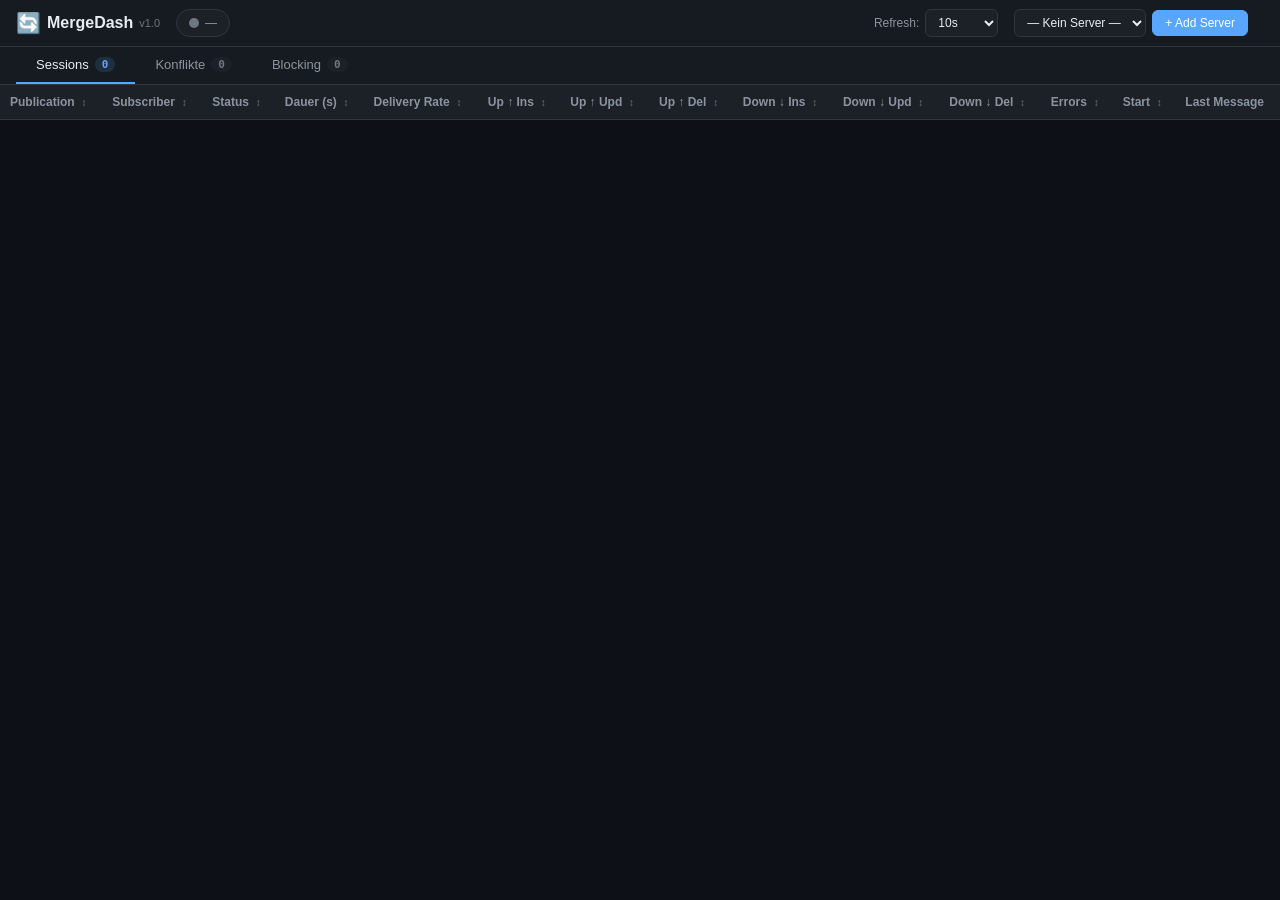
==== index.html @ b5458cdb "Add MergeDash v1.0 source" ====
<!DOCTYPE html>
<html lang="de">
<head>
    <meta charset="UTF-8">
    <meta name="viewport" content="width=device-width, initial-scale=1.0">
    <title>MergeDash — Merge Replication Monitor</title>
    <link rel="stylesheet" href="style.css">
    <link rel="icon" href="data:image/svg+xml,<svg xmlns='http://www.w3.org/2000/svg' viewBox='0 0 100 100'><text y='.9em' font-size='90'>🔄</text></svg>">
</head>
<body>
    <!-- Header -->
    <header id="header">
        <div class="header-left">
            <div class="logo">
                <span class="logo-icon">🔄</span>
                <span class="logo-text">MergeDash</span>
                <span class="logo-version">v1.0</span>
            </div>
            <div id="health-indicator" class="health-ampel" title="">
                <span class="health-dot"></span>
                <span class="health-text">—</span>
                <div id="health-tooltip" class="health-tooltip"></div>
            </div>
        </div>
        <div class="header-right">
            <div class="refresh-control">
                <label>Refresh:</label>
                <select id="refresh-select">
                    <option value="5">5s</option>
                    <option value="10" selected>10s</option>
                    <option value="30">30s</option>
                    <option value="60">60s</option>
                    <option value="0">Pause</option>
                </select>
            </div>
            <div class="server-control">
                <select id="server-select">
                    <option value="">— Kein Server —</option>
                </select>
                <button id="btn-add-server" class="btn btn-primary" title="Server hinzufügen">+ Add Server</button>
            </div>
            <span id="timestamp" class="timestamp"></span>
        </div>
    </header>

    <!-- Tab navigation -->
    <nav id="tab-nav">
        <button class="tab-btn active" data-tab="sessions">
            Sessions <span id="badge-sessions" class="badge">0</span>
        </button>
        <button class="tab-btn" data-tab="conflicts">
            Konflikte <span id="badge-conflicts" class="badge">0</span>
        </button>
        <button class="tab-btn" data-tab="blocking">
            Blocking <span id="badge-blocking" class="badge">0</span>
        </button>
    </nav>

    <!-- Tab content -->
    <main id="main-content">
        <div id="tab-sessions" class="tab-panel active">
            <div class="table-container">
                <table id="table-sessions" class="data-table">
                    <thead>
                        <tr>
                            <th data-col="publication_name" data-sortable>Publication</th>
                            <th data-col="subscriber" data-sortable>Subscriber</th>
                            <th data-col="run_status_text" data-sortable>Status</th>
                            <th data-col="duration_seconds" data-sortable data-type="number">Dauer (s)</th>
                            <th data-col="delivery_rate" data-sortable data-type="number">Delivery Rate</th>
                            <th data-col="upload_inserts" data-sortable data-type="number">Up ↑ Ins</th>
                            <th data-col="upload_updates" data-sortable data-type="number">Up ↑ Upd</th>
                            <th data-col="upload_deletes" data-sortable data-type="number">Up ↑ Del</th>
                            <th data-col="download_inserts" data-sortable data-type="number">Down ↓ Ins</th>
                            <th data-col="download_updates" data-sortable data-type="number">Down ↓ Upd</th>
                            <th data-col="download_deletes" data-sortable data-type="number">Down ↓ Del</th>
                            <th data-col="error_count" data-sortable data-type="number">Errors</th>
                            <th data-col="start_time" data-sortable>Start</th>
                            <th data-col="last_message">Last Message</th>
                        </tr>
                    </thead>
                    <tbody></tbody>
                </table>
            </div>
        </div>

        <div id="tab-conflicts" class="tab-panel">
            <div class="table-container">
                <table id="table-conflicts" class="data-table">
                    <thead>
                        <tr>
                            <th data-col="conflict_table" data-sortable>Conflict Table</th>
                            <th data-col="origin_datasource" data-sortable>Origin</th>
                            <th data-col="conflict_type_text" data-sortable>Typ</th>
                            <th data-col="reason_text" data-sortable>Reason</th>
                            <th data-col="create_time" data-sortable>Zeitpunkt</th>
                        </tr>
                    </thead>
                    <tbody></tbody>
                </table>
            </div>
        </div>

        <div id="tab-blocking" class="tab-panel">
            <div class="table-container">
                <table id="table-blocking" class="data-table">
                    <thead>
                        <tr>
                            <th data-col="blocked_spid" data-sortable data-type="number">Blocked SPID</th>
                            <th data-col="blocking_spid" data-sortable data-type="number">Blocker SPID</th>
                            <th data-col="wait_type" data-sortable>Wait Type</th>
                            <th data-col="wait_time_ms" data-sortable data-type="number">Wait (ms)</th>
                            <th data-col="blocked_program" data-sortable>Blocked Program</th>
                            <th data-col="blocker_program" data-sortable>Blocker Program</th>
                            <th data-col="blocker_host" data-sortable>Blocker Host</th>
                            <th data-col="blocker_login" data-sortable>Blocker Login</th>
                            <th data-col="blocked_sql_text">Blocked SQL</th>
                            <th data-col="blocker_sql_text">Blocker SQL</th>
                            <th data-col="replication_related" data-sortable data-type="number">Repl?</th>
                        </tr>
                    </thead>
                    <tbody></tbody>
                </table>
            </div>
        </div>
    </main>

    <!-- Add Server Modal -->
    <div id="modal-overlay" class="modal-overlay hidden">
        <div class="modal">
            <div class="modal-header">
                <h2>Server hinzufügen</h2>
                <button class="modal-close" id="modal-close">&times;</button>
            </div>
            <div class="modal-body">
                <div class="form-row">
                    <label>Name</label>
                    <input type="text" id="srv-name" placeholder="PROD-SQL01">
                </div>
                <div class="form-row">
                    <label>Host</label>
                    <input type="text" id="srv-host" placeholder="server.domain.local">
                </div>
                <div class="form-row two-col">
                    <div>
                        <label>Port</label>
                        <input type="number" id="srv-port" value="1433">
                    </div>
                    <div>
                        <label>Instance</label>
                        <input type="text" id="srv-instance" placeholder="(leer = default)">
                    </div>
                </div>
                <div class="form-row">
                    <label>Authentifizierung</label>
                    <select id="srv-auth">
                        <option value="windows">Windows Auth</option>
                        <option value="sql">SQL Login</option>
                        <option value="mock">Mock (Demo)</option>
                    </select>
                </div>
                <div id="sql-auth-fields" class="hidden">
                    <div class="form-row">
                        <label>Username</label>
                        <input type="text" id="srv-user" placeholder="sa">
                    </div>
                    <div class="form-row">
                        <label>Password</label>
                        <input type="password" id="srv-password">
                    </div>
                </div>
                <div class="form-row two-col">
                    <div>
                        <label>Distribution DB</label>
                        <input type="text" id="srv-distdb" value="distribution">
                    </div>
                    <div>
                        <label>Publication DB</label>
                        <input type="text" id="srv-pubdb" placeholder="MyDatabase">
                    </div>
                </div>
                <div id="modal-error" class="modal-error hidden"></div>
            </div>
            <div class="modal-footer">
                <button class="btn btn-secondary" id="btn-remove-server">Entfernen</button>
                <button class="btn btn-primary" id="btn-save-server">Verbinden</button>
            </div>
        </div>
    </div>

    <!-- Troubleshooting Slide-in Panel -->
    <div id="ts-panel" class="ts-panel hidden">
        <div class="ts-panel-header">
            <h3 id="ts-title"></h3>
            <button class="ts-close" id="ts-close">&times;</button>
        </div>
        <div class="ts-panel-body">
            <div class="ts-section">
                <h4>Problem</h4>
                <p id="ts-problem"></p>
            </div>
            <div class="ts-section">
                <h4>Mögliche Ursachen</h4>
                <ul id="ts-causes"></ul>
            </div>
            <div class="ts-section">
                <h4>Lösungsansätze</h4>
                <ol id="ts-solutions"></ol>
            </div>
        </div>
    </div>

    <!-- Toast -->
    <div id="toast" class="toast hidden"></div>

    <!-- No servers message -->
    <div id="no-servers-msg" class="no-servers hidden">
        <div class="no-servers-inner">
            <span class="no-servers-icon">🔄</span>
            <h2>Willkommen bei MergeDash</h2>
            <p>Klicke auf <strong>+ Add Server</strong> um deinen ersten SQL Server zu verbinden.</p>
            <p class="hint">Tipp: Wähle <em>Mock (Demo)</em> als Authentifizierung, um MergeDash mit simulierten Daten zu testen.</p>
        </div>
    </div>

    <script src="app.js"></script>
</body>
</html>
---- style.css ----
/* ═══════════════════════════════════════════════════════════════
   MergeDash — Dark Mode Dashboard CSS
   Follows WaitDash design: dark bg, accent colors, clean tables
   ═══════════════════════════════════════════════════════════════ */

:root {
    --bg-primary:     #0d1117;
    --bg-secondary:   #161b22;
    --bg-tertiary:    #1c2128;
    --bg-hover:       #1f262d;
    --border:         #30363d;
    --border-light:   #3d444d;
    --text-primary:   #e6edf3;
    --text-secondary: #8b949e;
    --text-muted:     #6e7681;
    --accent-blue:    #58a6ff;
    --accent-green:   #3fb950;
    --accent-yellow:  #d29922;
    --accent-red:     #f85149;
    --accent-orange:  #db6d28;
    --accent-purple:  #bc8cff;
    --health-green:   #3fb950;
    --health-yellow:  #d29922;
    --health-red:     #f85149;
    --font-mono:      'Cascadia Code', 'Fira Code', 'JetBrains Mono', 'Consolas', monospace;
    --font-sans:      -apple-system, BlinkMacSystemFont, 'Segoe UI', Helvetica, Arial, sans-serif;
    --radius:         6px;
    --shadow:         0 1px 3px rgba(0,0,0,0.4);
}

*, *::before, *::after {
    box-sizing: border-box;
    margin: 0;
    padding: 0;
}

html, body {
    font-family: var(--font-sans);
    font-size: 13px;
    line-height: 1.5;
    color: var(--text-primary);
    background: var(--bg-primary);
    overflow-x: hidden;
}

/* ── Scrollbar ──────────────────────────────────────────────── */
::-webkit-scrollbar { width: 8px; height: 8px; }
::-webkit-scrollbar-track { background: var(--bg-secondary); }
::-webkit-scrollbar-thumb { background: var(--border-light); border-radius: 4px; }
::-webkit-scrollbar-thumb:hover { background: var(--text-muted); }

/* ── Header ─────────────────────────────────────────────────── */
header {
    display: flex;
    align-items: center;
    justify-content: space-between;
    padding: 8px 16px;
    background: var(--bg-secondary);
    border-bottom: 1px solid var(--border);
    position: sticky;
    top: 0;
    z-index: 100;
    gap: 16px;
}

.header-left {
    display: flex;
    align-items: center;
    gap: 16px;
}

.header-right {
    display: flex;
    align-items: center;
    gap: 16px;
    flex-wrap: wrap;
}

.logo {
    display: flex;
    align-items: center;
    gap: 6px;
    white-space: nowrap;
}

.logo-icon { font-size: 20px; }
.logo-text { font-size: 16px; font-weight: 700; color: var(--text-primary); }
.logo-version { font-size: 11px; color: var(--text-muted); }

/* ── Health Ampel ───────────────────────────────────────────── */
.health-ampel {
    display: flex;
    align-items: center;
    gap: 6px;
    padding: 4px 12px;
    border-radius: 20px;
    background: var(--bg-tertiary);
    border: 1px solid var(--border);
    cursor: pointer;
    position: relative;
    transition: border-color 0.2s;
}

.health-ampel:hover { border-color: var(--border-light); }

.health-dot {
    width: 10px;
    height: 10px;
    border-radius: 50%;
    background: var(--text-muted);
    transition: background 0.3s;
}

.health-ampel[data-level="green"] .health-dot { background: var(--health-green); box-shadow: 0 0 6px var(--health-green); }
.health-ampel[data-level="yellow"] .health-dot { background: var(--health-yellow); box-shadow: 0 0 6px var(--health-yellow); }
.health-ampel[data-level="red"] .health-dot { background: var(--health-red); box-shadow: 0 0 6px var(--health-red); animation: pulse-red 1.5s infinite; }

.health-text { font-size: 12px; color: var(--text-secondary); }

.health-tooltip {
    display: none;
    position: absolute;
    top: calc(100% + 8px);
    left: 0;
    min-width: 340px;
    max-width: 500px;
    padding: 12px 16px;
    background: var(--bg-tertiary);
    border: 1px solid var(--border-light);
    border-radius: var(--radius);
    box-shadow: 0 4px 16px rgba(0,0,0,0.5);
    z-index: 200;
    font-size: 12px;
    line-height: 1.6;
    color: var(--text-primary);
}

.health-ampel:hover .health-tooltip { display: block; }

.health-tooltip .tt-title {
    font-weight: 600;
    margin-bottom: 6px;
    padding-bottom: 6px;
    border-bottom: 1px solid var(--border);
}

.health-tooltip .tt-item {
    padding: 2px 0;
    color: var(--text-secondary);
}

.health-tooltip .tt-item::before {
    content: "•";
    margin-right: 6px;
    color: var(--text-muted);
}

@keyframes pulse-red {
    0%, 100% { opacity: 1; }
    50% { opacity: 0.5; }
}

/* ── Controls ───────────────────────────────────────────────── */
.refresh-control, .server-control {
    display: flex;
    align-items: center;
    gap: 6px;
}

.refresh-control label {
    color: var(--text-secondary);
    font-size: 12px;
}

select, input[type="text"], input[type="number"], input[type="password"] {
    background: var(--bg-tertiary);
    color: var(--text-primary);
    border: 1px solid var(--border);
    border-radius: var(--radius);
    padding: 5px 8px;
    font-size: 12px;
    font-family: var(--font-sans);
    outline: none;
    transition: border-color 0.2s;
}

select:focus, input:focus {
    border-color: var(--accent-blue);
}

select { cursor: pointer; }

.timestamp {
    color: var(--text-muted);
    font-size: 11px;
    font-family: var(--font-mono);
    white-space: nowrap;
}

/* ── Buttons ────────────────────────────────────────────────── */
.btn {
    padding: 5px 12px;
    border-radius: var(--radius);
    border: 1px solid var(--border);
    font-size: 12px;
    cursor: pointer;
    font-family: var(--font-sans);
    transition: all 0.15s;
    white-space: nowrap;
}

.btn-primary {
    background: var(--accent-blue);
    color: #fff;
    border-color: var(--accent-blue);
}
.btn-primary:hover { background: #4c9aed; }

.btn-secondary {
    background: var(--bg-tertiary);
    color: var(--text-secondary);
}
.btn-secondary:hover { background: var(--bg-hover); color: var(--text-primary); }

.btn-danger {
    background: transparent;
    color: var(--accent-red);
    border-color: var(--accent-red);
}
.btn-danger:hover { background: rgba(248,81,73,0.15); }

/* ── Tab Navigation ─────────────────────────────────────────── */
#tab-nav {
    display: flex;
    gap: 0;
    background: var(--bg-secondary);
    border-bottom: 1px solid var(--border);
    padding: 0 16px;
}

.tab-btn {
    padding: 10px 20px;
    background: none;
    border: none;
    color: var(--text-secondary);
    font-size: 13px;
    font-family: var(--font-sans);
    cursor: pointer;
    border-bottom: 2px solid transparent;
    transition: all 0.15s;
    display: flex;
    align-items: center;
    gap: 6px;
}

.tab-btn:hover { color: var(--text-primary); }
.tab-btn.active {
    color: var(--text-primary);
    border-bottom-color: var(--accent-blue);
}

.badge {
    font-size: 11px;
    padding: 1px 7px;
    border-radius: 10px;
    background: var(--bg-tertiary);
    color: var(--text-muted);
    font-weight: 600;
    font-family: var(--font-mono);
}

.tab-btn.active .badge { background: rgba(88,166,255,0.15); color: var(--accent-blue); }

.badge.warn { background: rgba(210,153,34,0.2); color: var(--accent-yellow); }
.badge.crit { background: rgba(248,81,73,0.2); color: var(--accent-red); }

/* ── Tab Panels ─────────────────────────────────────────────── */
.tab-panel { display: none; padding: 0; }
.tab-panel.active { display: block; }

#main-content { padding: 0; }

.table-container {
    overflow-x: auto;
    overflow-y: auto;
    max-height: calc(100vh - 110px);
}

/* ── Data Tables (WaitDash style) ───────────────────────────── */
.data-table {
    width: 100%;
    border-collapse: collapse;
    font-size: 12px;
    table-layout: auto;
}

.data-table thead {
    position: sticky;
    top: 0;
    z-index: 10;
}

.data-table th {
    background: var(--bg-tertiary);
    color: var(--text-secondary);
    font-weight: 600;
    text-align: left;
    padding: 8px 10px;
    border-bottom: 1px solid var(--border);
    white-space: nowrap;
    user-select: none;
    position: relative;
    cursor: default;
}

.data-table th[data-sortable] { cursor: pointer; }
.data-table th[data-sortable]:hover { color: var(--text-primary); }

.data-table th .sort-arrow {
    font-size: 10px;
    margin-left: 4px;
    color: var(--text-muted);
}
.data-table th.sort-asc .sort-arrow,
.data-table th.sort-desc .sort-arrow { color: var(--accent-blue); }

/* Column resize handle */
.data-table th .col-resize {
    position: absolute;
    right: 0;
    top: 0;
    bottom: 0;
    width: 5px;
    cursor: col-resize;
    z-index: 5;
}
.data-table th .col-resize:hover { background: var(--accent-blue); }

.data-table td {
    padding: 6px 10px;
    border-bottom: 1px solid var(--border);
    color: var(--text-primary);
    cursor: pointer;
    max-width: 400px;
    overflow: hidden;
    text-overflow: ellipsis;
    white-space: nowrap;
    transition: background 0.1s;
}

.data-table td:hover { background: var(--bg-hover); }
.data-table td.copied { background: rgba(88,166,255,0.15); transition: none; }

.data-table tbody tr:hover { background: var(--bg-hover); }

/* Status coloring */
.status-succeeded { color: var(--accent-green); }
.status-inprogress { color: var(--accent-blue); }
.status-retry { color: var(--accent-yellow); }
.status-failed { color: var(--accent-red); font-weight: 600; }
.status-idle { color: var(--text-muted); }

/* Warning cells: clickable for troubleshooting */
.cell-warn {
    color: var(--accent-yellow);
    cursor: pointer;
    text-decoration: underline dotted;
}
.cell-warn:hover { color: var(--accent-orange); }

.cell-crit {
    color: var(--accent-red);
    cursor: pointer;
    text-decoration: underline dotted;
}
.cell-crit:hover { color: #ff6b6b; }

.repl-yes { color: var(--accent-red); font-weight: 600; }
.repl-no { color: var(--text-muted); }

/* ── Modal ──────────────────────────────────────────────────── */
.modal-overlay {
    position: fixed;
    inset: 0;
    background: rgba(0,0,0,0.6);
    display: flex;
    align-items: center;
    justify-content: center;
    z-index: 500;
}

.modal {
    background: var(--bg-secondary);
    border: 1px solid var(--border);
    border-radius: 10px;
    width: 460px;
    max-width: 95vw;
    box-shadow: 0 8px 32px rgba(0,0,0,0.5);
}

.modal-header {
    display: flex;
    justify-content: space-between;
    align-items: center;
    padding: 16px 20px;
    border-bottom: 1px solid var(--border);
}

.modal-header h2 { font-size: 15px; font-weight: 600; }
.modal-close {
    background: none;
    border: none;
    color: var(--text-muted);
    font-size: 22px;
    cursor: pointer;
    line-height: 1;
}
.modal-close:hover { color: var(--text-primary); }

.modal-body { padding: 16px 20px; }

.form-row { margin-bottom: 12px; }
.form-row label {
    display: block;
    font-size: 12px;
    color: var(--text-secondary);
    margin-bottom: 4px;
}
.form-row input, .form-row select { width: 100%; }

.form-row.two-col { display: flex; gap: 12px; }
.form-row.two-col > div { flex: 1; }

.modal-error {
    padding: 8px 12px;
    background: rgba(248,81,73,0.1);
    border: 1px solid var(--accent-red);
    border-radius: var(--radius);
    color: var(--accent-red);
    font-size: 12px;
    margin-top: 8px;
}

.modal-footer {
    display: flex;
    justify-content: space-between;
    padding: 12px 20px;
    border-top: 1px solid var(--border);
}

/* ── Troubleshooting Slide-in Panel ─────────────────────────── */
.ts-panel {
    position: fixed;
    right: 0;
    top: 0;
    bottom: 0;
    width: 480px;
    max-width: 90vw;
    background: var(--bg-secondary);
    border-left: 1px solid var(--border);
    box-shadow: -4px 0 20px rgba(0,0,0,0.4);
    z-index: 400;
    overflow-y: auto;
    transform: translateX(100%);
    transition: transform 0.25s ease;
}

.ts-panel.visible {
    transform: translateX(0);
}

.ts-panel-header {
    display: flex;
    justify-content: space-between;
    align-items: center;
    padding: 16px 20px;
    border-bottom: 1px solid var(--border);
    position: sticky;
    top: 0;
    background: var(--bg-secondary);
    z-index: 1;
}

.ts-panel-header h3 { font-size: 14px; font-weight: 600; color: var(--accent-blue); }
.ts-close {
    background: none;
    border: none;
    color: var(--text-muted);
    font-size: 20px;
    cursor: pointer;
}
.ts-close:hover { color: var(--text-primary); }

.ts-panel-body { padding: 16px 20px; }

.ts-section { margin-bottom: 20px; }
.ts-section h4 {
    font-size: 12px;
    font-weight: 600;
    color: var(--text-secondary);
    text-transform: uppercase;
    letter-spacing: 0.5px;
    margin-bottom: 8px;
    padding-bottom: 4px;
    border-bottom: 1px solid var(--border);
}

.ts-section p {
    color: var(--text-primary);
    line-height: 1.6;
    font-size: 13px;
}

.ts-section ul, .ts-section ol {
    padding-left: 20px;
    color: var(--text-primary);
    font-size: 13px;
}

.ts-section li {
    padding: 3px 0;
    line-height: 1.5;
}

.ts-section ul li::marker { color: var(--accent-yellow); }
.ts-section ol li::marker { color: var(--accent-green); font-weight: 600; }

/* ── Toast ──────────────────────────────────────────────────── */
.toast {
    position: fixed;
    bottom: 20px;
    left: 50%;
    transform: translateX(-50%) translateY(20px);
    background: var(--bg-tertiary);
    color: var(--text-primary);
    padding: 8px 16px;
    border-radius: var(--radius);
    border: 1px solid var(--border);
    font-size: 12px;
    font-family: var(--font-mono);
    opacity: 0;
    transition: opacity 0.2s, transform 0.2s;
    z-index: 1000;
    pointer-events: none;
    max-width: 600px;
    overflow: hidden;
    text-overflow: ellipsis;
    white-space: nowrap;
}

.toast.visible {
    opacity: 1;
    transform: translateX(-50%) translateY(0);
}

/* ── No Servers ─────────────────────────────────────────────── */
.no-servers {
    display: flex;
    align-items: center;
    justify-content: center;
    height: calc(100vh - 110px);
}

.no-servers-inner {
    text-align: center;
    max-width: 400px;
}

.no-servers-icon { font-size: 48px; display: block; margin-bottom: 16px; }
.no-servers-inner h2 { font-size: 20px; margin-bottom: 12px; }
.no-servers-inner p { color: var(--text-secondary); margin-bottom: 8px; }
.no-servers-inner .hint { font-size: 12px; color: var(--text-muted); }

/* ── Utility ────────────────────────────────────────────────── */
.hidden { display: none !important; }

/* ── Responsive ─────────────────────────────────────────────── */
@media (max-width: 768px) {
    header { flex-direction: column; align-items: flex-start; gap: 8px; }
    .header-right { width: 100%; }
    .ts-panel { width: 100vw; }
}
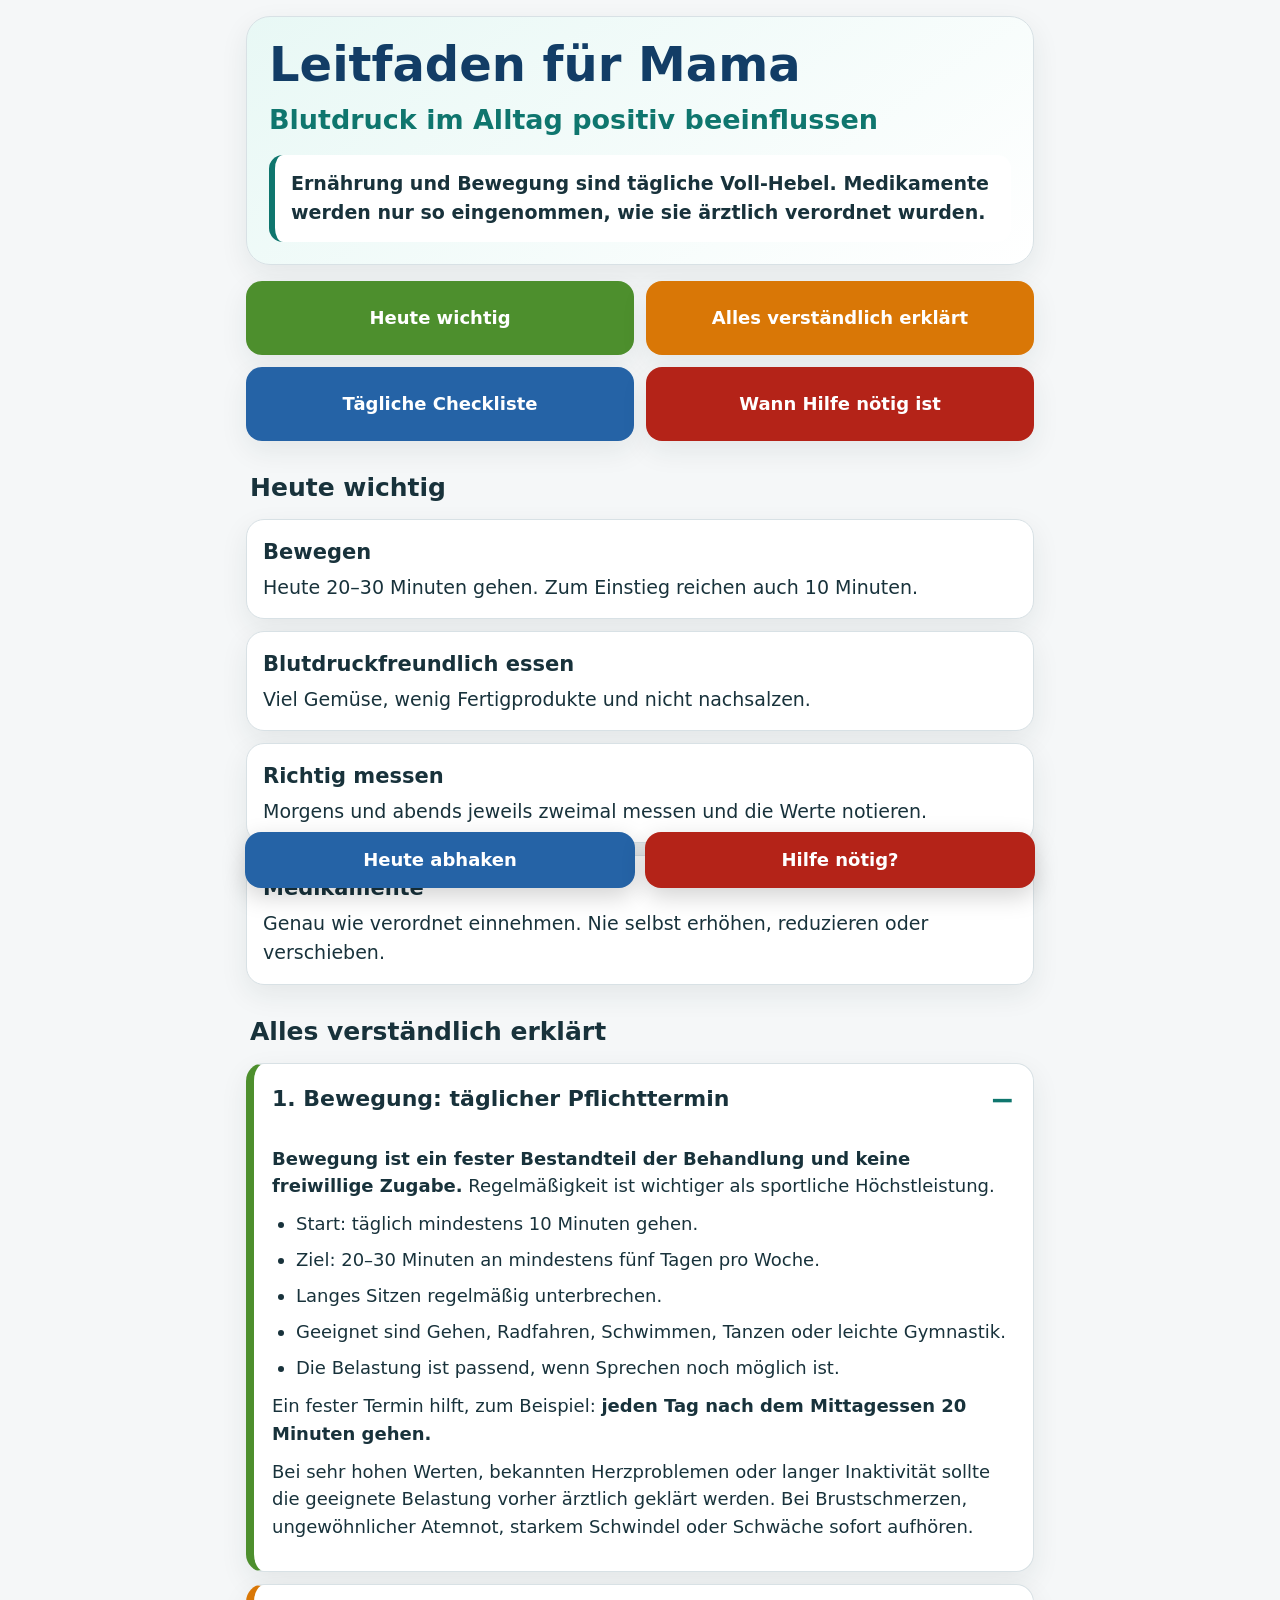
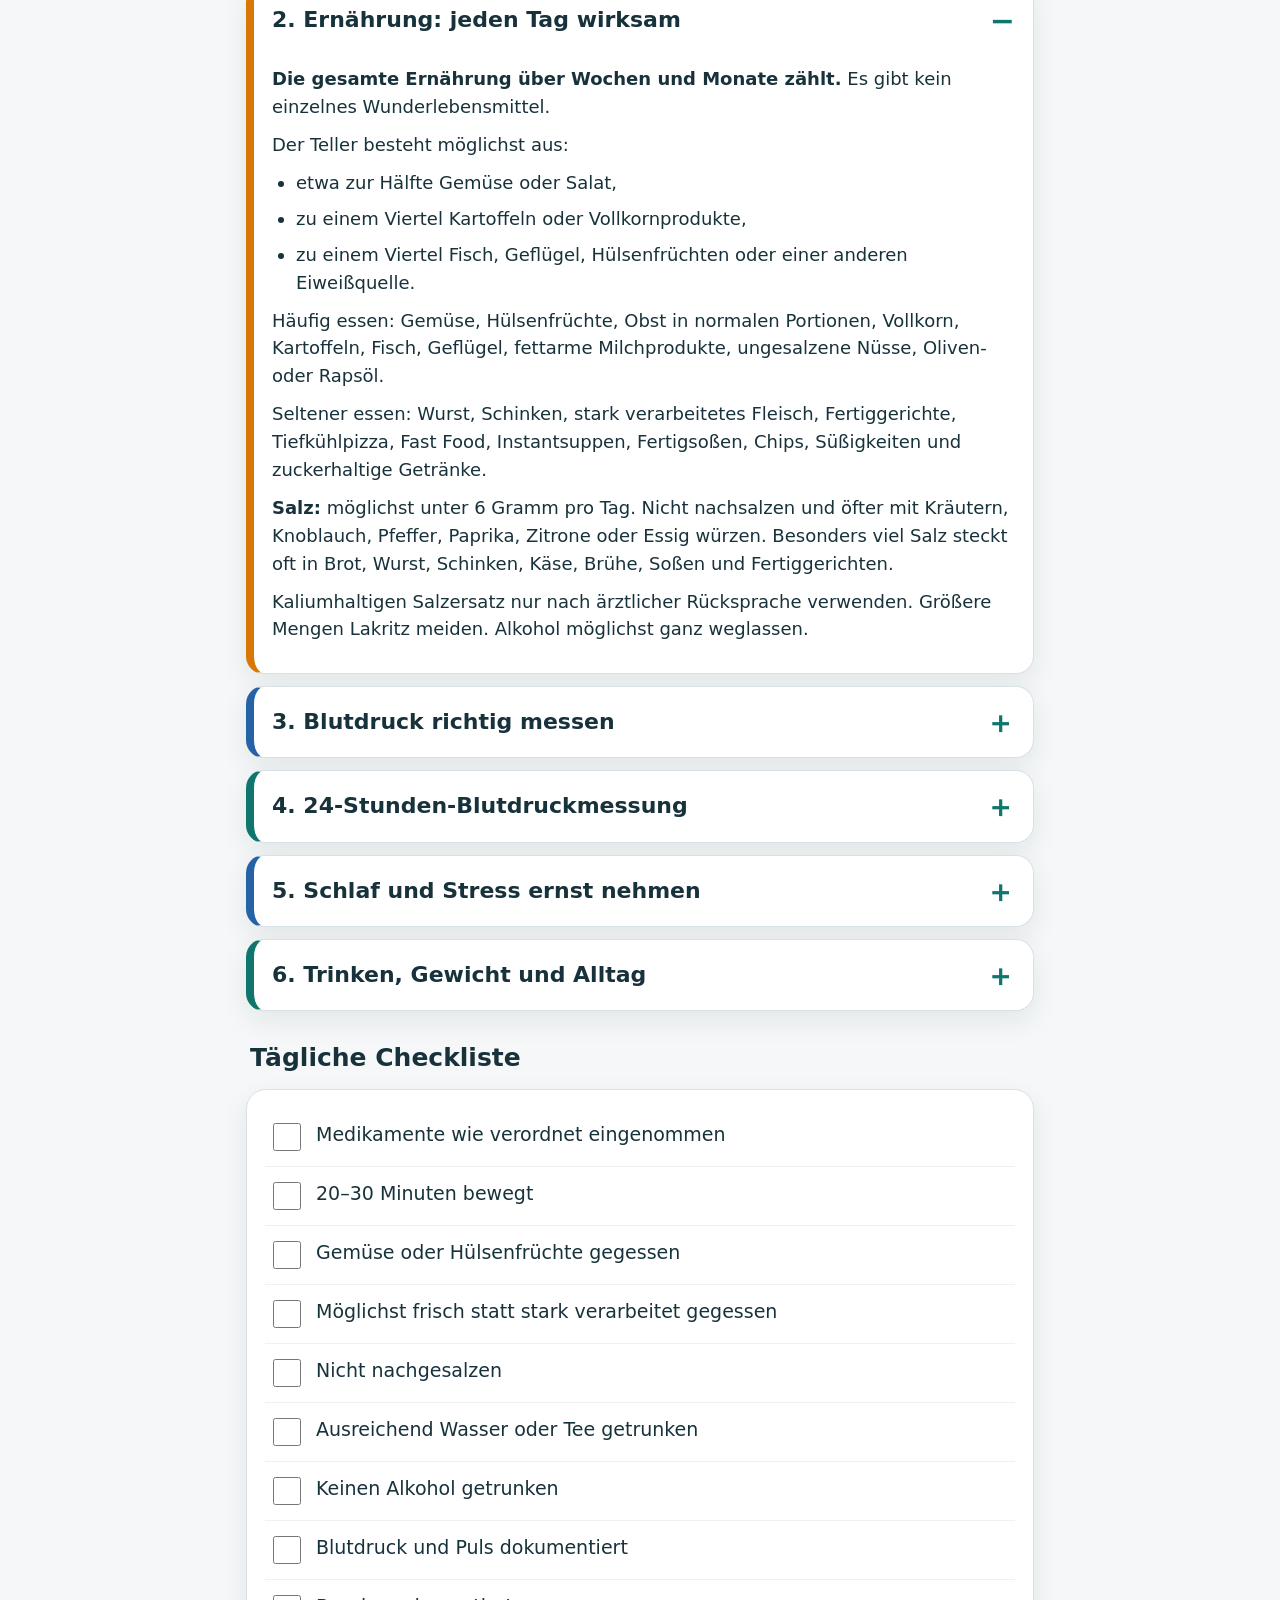
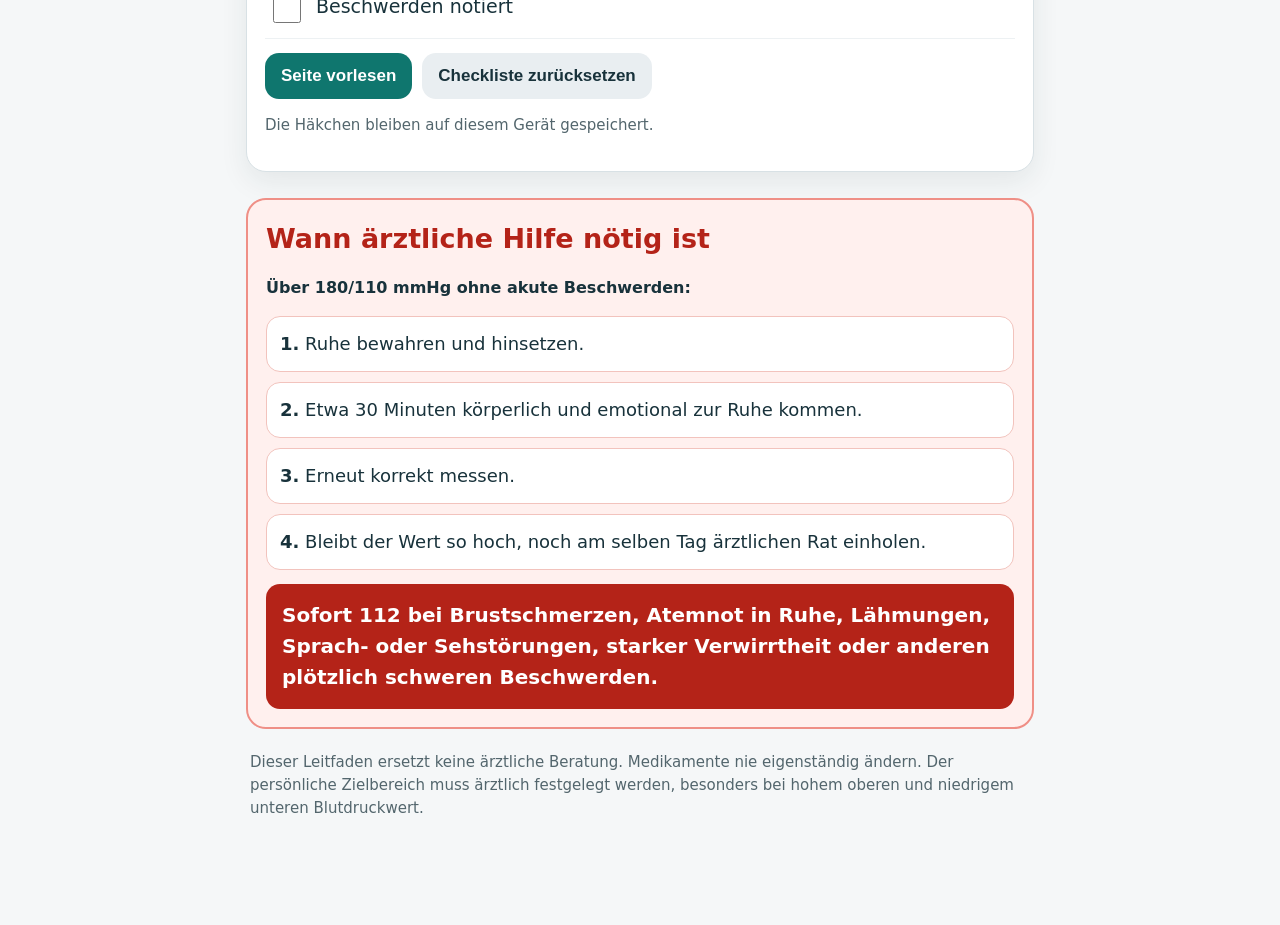
==== commit 7fcf3050: "Add mobile blood pressure guide" ====
--- a/index.html
+++ b/index.html
@@ -1,228 +1,240 @@
 <!DOCTYPE html>
 <html lang="de">
 <head>
-    <meta charset="UTF-8">
-    <meta name="viewport" content="width=device-width, initial-scale=1.0">
-    <title>MergeDash — Merge Replication Monitor</title>
-    <link rel="stylesheet" href="style.css">
-    <link rel="icon" href="data:image/svg+xml,<svg xmlns='http://www.w3.org/2000/svg' viewBox='0 0 100 100'><text y='.9em' font-size='90'>🔄</text></svg>">
+<meta charset="utf-8">
+<meta name="viewport" content="width=device-width, initial-scale=1">
+<meta name="theme-color" content="#0f766e">
+<title>Leitfaden für Mama – Blutdruck im Alltag</title>
+<style>
+:root {
+  --bg:#f5f7f8; --card:#ffffff; --text:#18323b; --muted:#53666d;
+  --teal:#0f766e; --teal2:#dff4f1; --green:#4d8f2d; --green2:#edf7e7;
+  --orange:#d97706; --orange2:#fff4e5; --blue:#2563a6; --blue2:#eaf3fb;
+  --red:#b42318; --red2:#fff0ee; --border:#d8e1e5; --shadow:0 10px 28px rgba(20,45,55,.08);
+}
+*{box-sizing:border-box}
+html{scroll-behavior:smooth}
+body{margin:0;font-family:system-ui,-apple-system,Segoe UI,Roboto,Arial,sans-serif;background:var(--bg);color:var(--text);line-height:1.55}
+.wrap{max-width:820px;margin:auto;padding:16px}
+.hero{background:linear-gradient(145deg,#e8f8f5,#fff);border:1px solid var(--border);border-radius:24px;padding:22px;box-shadow:var(--shadow)}
+h1{font-size:clamp(30px,8vw,48px);line-height:1.08;margin:0 0 8px;color:#123d66}
+.subtitle{font-size:clamp(19px,4.5vw,27px);font-weight:750;color:var(--teal);margin-bottom:14px}
+.intro{font-size:19px;font-weight:700;background:#fff;border-left:6px solid var(--teal);padding:14px 16px;border-radius:14px}
+.quick{display:grid;grid-template-columns:1fr 1fr;gap:12px;margin:16px 0}
+.quick a{display:flex;align-items:center;justify-content:center;text-align:center;min-height:74px;padding:12px;border-radius:16px;text-decoration:none;color:#fff;font-size:18px;font-weight:800;box-shadow:var(--shadow)}
+.q1{background:var(--green)} .q2{background:var(--orange)} .q3{background:var(--blue)} .q4{background:var(--red)}
+.section-title{margin:28px 4px 12px;font-size:25px}
+.today{display:grid;gap:12px}
+.today .item{background:#fff;border-radius:18px;padding:16px;border:1px solid var(--border);box-shadow:var(--shadow);font-size:19px}
+.today strong{display:block;font-size:21px;margin-bottom:4px}
+details{background:var(--card);border:1px solid var(--border);border-radius:18px;margin:12px 0;box-shadow:var(--shadow);overflow:hidden}
+summary{cursor:pointer;list-style:none;padding:18px 54px 18px 18px;font-size:22px;font-weight:800;position:relative}
+summary::-webkit-details-marker{display:none}
+summary:after{content:"＋";position:absolute;right:18px;top:13px;font-size:30px;color:var(--teal)}
+details[open] summary:after{content:"−"}
+.content{padding:0 18px 20px;font-size:18px}
+.content p{margin:10px 0}
+.content ul{padding-left:24px;margin:8px 0}
+.content li{margin:8px 0}
+.priority-green{border-left:8px solid var(--green)} .priority-orange{border-left:8px solid var(--orange)}
+.blue{border-left:8px solid var(--blue)} .teal{border-left:8px solid var(--teal)}
+.checklist{background:#fff;border-radius:20px;padding:18px;border:1px solid var(--border);box-shadow:var(--shadow)}
+.check{display:flex;align-items:flex-start;gap:12px;padding:12px 4px;border-bottom:1px solid #edf1f3;font-size:19px}
+.check:last-child{border-bottom:0}
+.check input{width:28px;height:28px;flex:none}
+.actions{display:flex;gap:10px;flex-wrap:wrap;margin-top:14px}
+button{border:0;border-radius:14px;padding:13px 16px;font-size:17px;font-weight:800;cursor:pointer}
+.speak{background:var(--teal);color:white} .reset{background:#e9eef1;color:var(--text)}
+.emergency{background:var(--red2);border:2px solid #ef8f86;border-radius:20px;padding:18px;margin-top:26px}
+.emergency h2{color:var(--red);margin:0 0 10px;font-size:27px}
+.flow{display:grid;grid-template-columns:1fr;gap:10px}
+.step{background:#fff;border-radius:14px;padding:13px;border:1px solid #f2c3bd;font-size:18px}
+.call112{margin-top:14px;background:var(--red);color:#fff;padding:16px;border-radius:14px;font-size:20px;font-weight:850}
+.poster{margin-top:22px}
+.poster img{width:100%;border-radius:18px;border:1px solid var(--border);box-shadow:var(--shadow)}
+.note{font-size:15px;color:var(--muted);margin:22px 4px 88px}
+.sticky{position:fixed;left:50%;transform:translateX(-50%);bottom:12px;width:min(790px,calc(100% - 24px));display:flex;gap:10px;z-index:5}
+.sticky a{flex:1;text-align:center;text-decoration:none;color:#fff;font-weight:900;font-size:18px;padding:14px;border-radius:16px;box-shadow:0 8px 24px rgba(0,0,0,.18)}
+.sticky .measure{background:var(--blue)} .sticky .help{background:var(--red)}
+.small{font-size:15px;color:var(--muted)}
+@media (max-width:560px){.quick{grid-template-columns:1fr} .wrap{padding:10px} .hero{padding:18px}}
+@media print{.sticky,.actions{display:none} body{background:#fff} .wrap{max-width:none} details{break-inside:avoid} details:not([open]) .content{display:block}}
+</style>
 </head>
 <body>
-    <!-- Header -->
-    <header id="header">
-        <div class="header-left">
-            <div class="logo">
-                <span class="logo-icon">🔄</span>
-                <span class="logo-text">MergeDash</span>
-                <span class="logo-version">v1.0</span>
-            </div>
-            <div id="health-indicator" class="health-ampel" title="">
-                <span class="health-dot"></span>
-                <span class="health-text">—</span>
-                <div id="health-tooltip" class="health-tooltip"></div>
-            </div>
-        </div>
-        <div class="header-right">
-            <div class="refresh-control">
-                <label>Refresh:</label>
-                <select id="refresh-select">
-                    <option value="5">5s</option>
-                    <option value="10" selected>10s</option>
-                    <option value="30">30s</option>
-                    <option value="60">60s</option>
-                    <option value="0">Pause</option>
-                </select>
-            </div>
-            <div class="server-control">
-                <select id="server-select">
-                    <option value="">— Kein Server —</option>
-                </select>
-                <button id="btn-add-server" class="btn btn-primary" title="Server hinzufügen">+ Add Server</button>
-            </div>
-            <span id="timestamp" class="timestamp"></span>
-        </div>
-    </header>
-
-    <!-- Tab navigation -->
-    <nav id="tab-nav">
-        <button class="tab-btn active" data-tab="sessions">
-            Sessions <span id="badge-sessions" class="badge">0</span>
-        </button>
-        <button class="tab-btn" data-tab="conflicts">
-            Konflikte <span id="badge-conflicts" class="badge">0</span>
-        </button>
-        <button class="tab-btn" data-tab="blocking">
-            Blocking <span id="badge-blocking" class="badge">0</span>
-        </button>
-    </nav>
-
-    <!-- Tab content -->
-    <main id="main-content">
-        <div id="tab-sessions" class="tab-panel active">
-            <div class="table-container">
-                <table id="table-sessions" class="data-table">
-                    <thead>
-                        <tr>
-                            <th data-col="publication_name" data-sortable>Publication</th>
-                            <th data-col="subscriber" data-sortable>Subscriber</th>
-                            <th data-col="run_status_text" data-sortable>Status</th>
-                            <th data-col="duration_seconds" data-sortable data-type="number">Dauer (s)</th>
-                            <th data-col="delivery_rate" data-sortable data-type="number">Delivery Rate</th>
-                            <th data-col="upload_inserts" data-sortable data-type="number">Up ↑ Ins</th>
-                            <th data-col="upload_updates" data-sortable data-type="number">Up ↑ Upd</th>
-                            <th data-col="upload_deletes" data-sortable data-type="number">Up ↑ Del</th>
-                            <th data-col="download_inserts" data-sortable data-type="number">Down ↓ Ins</th>
-                            <th data-col="download_updates" data-sortable data-type="number">Down ↓ Upd</th>
-                            <th data-col="download_deletes" data-sortable data-type="number">Down ↓ Del</th>
-                            <th data-col="error_count" data-sortable data-type="number">Errors</th>
-                            <th data-col="start_time" data-sortable>Start</th>
-                            <th data-col="last_message">Last Message</th>
-                        </tr>
-                    </thead>
-                    <tbody></tbody>
-                </table>
-            </div>
-        </div>
-
-        <div id="tab-conflicts" class="tab-panel">
-            <div class="table-container">
-                <table id="table-conflicts" class="data-table">
-                    <thead>
-                        <tr>
-                            <th data-col="conflict_table" data-sortable>Conflict Table</th>
-                            <th data-col="origin_datasource" data-sortable>Origin</th>
-                            <th data-col="conflict_type_text" data-sortable>Typ</th>
-                            <th data-col="reason_text" data-sortable>Reason</th>
-                            <th data-col="create_time" data-sortable>Zeitpunkt</th>
-                        </tr>
-                    </thead>
-                    <tbody></tbody>
-                </table>
-            </div>
-        </div>
-
-        <div id="tab-blocking" class="tab-panel">
-            <div class="table-container">
-                <table id="table-blocking" class="data-table">
-                    <thead>
-                        <tr>
-                            <th data-col="blocked_spid" data-sortable data-type="number">Blocked SPID</th>
-                            <th data-col="blocking_spid" data-sortable data-type="number">Blocker SPID</th>
-                            <th data-col="wait_type" data-sortable>Wait Type</th>
-                            <th data-col="wait_time_ms" data-sortable data-type="number">Wait (ms)</th>
-                            <th data-col="blocked_program" data-sortable>Blocked Program</th>
-                            <th data-col="blocker_program" data-sortable>Blocker Program</th>
-                            <th data-col="blocker_host" data-sortable>Blocker Host</th>
-                            <th data-col="blocker_login" data-sortable>Blocker Login</th>
-                            <th data-col="blocked_sql_text">Blocked SQL</th>
-                            <th data-col="blocker_sql_text">Blocker SQL</th>
-                            <th data-col="replication_related" data-sortable data-type="number">Repl?</th>
-                        </tr>
-                    </thead>
-                    <tbody></tbody>
-                </table>
-            </div>
-        </div>
-    </main>
-
-    <!-- Add Server Modal -->
-    <div id="modal-overlay" class="modal-overlay hidden">
-        <div class="modal">
-            <div class="modal-header">
-                <h2>Server hinzufügen</h2>
-                <button class="modal-close" id="modal-close">&times;</button>
-            </div>
-            <div class="modal-body">
-                <div class="form-row">
-                    <label>Name</label>
-                    <input type="text" id="srv-name" placeholder="PROD-SQL01">
-                </div>
-                <div class="form-row">
-                    <label>Host</label>
-                    <input type="text" id="srv-host" placeholder="server.domain.local">
-                </div>
-                <div class="form-row two-col">
-                    <div>
-                        <label>Port</label>
-                        <input type="number" id="srv-port" value="1433">
-                    </div>
-                    <div>
-                        <label>Instance</label>
-                        <input type="text" id="srv-instance" placeholder="(leer = default)">
-                    </div>
-                </div>
-                <div class="form-row">
-                    <label>Authentifizierung</label>
-                    <select id="srv-auth">
-                        <option value="windows">Windows Auth</option>
-                        <option value="sql">SQL Login</option>
-                        <option value="mock">Mock (Demo)</option>
-                    </select>
-                </div>
-                <div id="sql-auth-fields" class="hidden">
-                    <div class="form-row">
-                        <label>Username</label>
-                        <input type="text" id="srv-user" placeholder="sa">
-                    </div>
-                    <div class="form-row">
-                        <label>Password</label>
-                        <input type="password" id="srv-password">
-                    </div>
-                </div>
-                <div class="form-row two-col">
-                    <div>
-                        <label>Distribution DB</label>
-                        <input type="text" id="srv-distdb" value="distribution">
-                    </div>
-                    <div>
-                        <label>Publication DB</label>
-                        <input type="text" id="srv-pubdb" placeholder="MyDatabase">
-                    </div>
-                </div>
-                <div id="modal-error" class="modal-error hidden"></div>
-            </div>
-            <div class="modal-footer">
-                <button class="btn btn-secondary" id="btn-remove-server">Entfernen</button>
-                <button class="btn btn-primary" id="btn-save-server">Verbinden</button>
-            </div>
-        </div>
+<div class="wrap">
+  <header class="hero">
+    <h1>Leitfaden für Mama</h1>
+    <div class="subtitle">Blutdruck im Alltag positiv beeinflussen</div>
+    <div class="intro">Ernährung und Bewegung sind tägliche Voll-Hebel. Medikamente werden nur so eingenommen, wie sie ärztlich verordnet wurden.</div>
+  </header>
+
+  <nav class="quick" aria-label="Schnellzugriff">
+    <a class="q1" href="#heute">Heute wichtig</a>
+    <a class="q2" href="#wissen">Alles verständlich erklärt</a>
+    <a class="q3" href="#checkliste">Tägliche Checkliste</a>
+    <a class="q4" href="#notfall">Wann Hilfe nötig ist</a>
+  </nav>
+
+  <section id="heute">
+    <h2 class="section-title">Heute wichtig</h2>
+    <div class="today">
+      <div class="item"><strong>Bewegen</strong>Heute 20–30 Minuten gehen. Zum Einstieg reichen auch 10 Minuten.</div>
+      <div class="item"><strong>Blutdruckfreundlich essen</strong>Viel Gemüse, wenig Fertigprodukte und nicht nachsalzen.</div>
+      <div class="item"><strong>Richtig messen</strong>Morgens und abends jeweils zweimal messen und die Werte notieren.</div>
+      <div class="item"><strong>Medikamente</strong>Genau wie verordnet einnehmen. Nie selbst erhöhen, reduzieren oder verschieben.</div>
     </div>
-
-    <!-- Troubleshooting Slide-in Panel -->
-    <div id="ts-panel" class="ts-panel hidden">
-        <div class="ts-panel-header">
-            <h3 id="ts-title"></h3>
-            <button class="ts-close" id="ts-close">&times;</button>
-        </div>
-        <div class="ts-panel-body">
-            <div class="ts-section">
-                <h4>Problem</h4>
-                <p id="ts-problem"></p>
-            </div>
-            <div class="ts-section">
-                <h4>Mögliche Ursachen</h4>
-                <ul id="ts-causes"></ul>
-            </div>
-            <div class="ts-section">
-                <h4>Lösungsansätze</h4>
-                <ol id="ts-solutions"></ol>
-            </div>
-        </div>
+  </section>
+
+  <section id="wissen">
+    <h2 class="section-title">Alles verständlich erklärt</h2>
+
+    <details class="priority-green" open>
+      <summary>1. Bewegung: täglicher Pflichttermin</summary>
+      <div class="content">
+        <p><strong>Bewegung ist ein fester Bestandteil der Behandlung und keine freiwillige Zugabe.</strong> Regelmäßigkeit ist wichtiger als sportliche Höchstleistung.</p>
+        <ul>
+          <li>Start: täglich mindestens 10 Minuten gehen.</li>
+          <li>Ziel: 20–30 Minuten an mindestens fünf Tagen pro Woche.</li>
+          <li>Langes Sitzen regelmäßig unterbrechen.</li>
+          <li>Geeignet sind Gehen, Radfahren, Schwimmen, Tanzen oder leichte Gymnastik.</li>
+          <li>Die Belastung ist passend, wenn Sprechen noch möglich ist.</li>
+        </ul>
+        <p>Ein fester Termin hilft, zum Beispiel: <strong>jeden Tag nach dem Mittagessen 20 Minuten gehen.</strong></p>
+        <p>Bei sehr hohen Werten, bekannten Herzproblemen oder langer Inaktivität sollte die geeignete Belastung vorher ärztlich geklärt werden. Bei Brustschmerzen, ungewöhnlicher Atemnot, starkem Schwindel oder Schwäche sofort aufhören.</p>
+      </div>
+    </details>
+
+    <details class="priority-orange" open>
+      <summary>2. Ernährung: jeden Tag wirksam</summary>
+      <div class="content">
+        <p><strong>Die gesamte Ernährung über Wochen und Monate zählt.</strong> Es gibt kein einzelnes Wunderlebensmittel.</p>
+        <p>Der Teller besteht möglichst aus:</p>
+        <ul>
+          <li>etwa zur Hälfte Gemüse oder Salat,</li>
+          <li>zu einem Viertel Kartoffeln oder Vollkornprodukte,</li>
+          <li>zu einem Viertel Fisch, Geflügel, Hülsenfrüchten oder einer anderen Eiweißquelle.</li>
+        </ul>
+        <p>Häufig essen: Gemüse, Hülsenfrüchte, Obst in normalen Portionen, Vollkorn, Kartoffeln, Fisch, Geflügel, fettarme Milchprodukte, ungesalzene Nüsse, Oliven- oder Rapsöl.</p>
+        <p>Seltener essen: Wurst, Schinken, stark verarbeitetes Fleisch, Fertiggerichte, Tiefkühlpizza, Fast Food, Instantsuppen, Fertigsoßen, Chips, Süßigkeiten und zuckerhaltige Getränke.</p>
+        <p><strong>Salz:</strong> möglichst unter 6 Gramm pro Tag. Nicht nachsalzen und öfter mit Kräutern, Knoblauch, Pfeffer, Paprika, Zitrone oder Essig würzen. Besonders viel Salz steckt oft in Brot, Wurst, Schinken, Käse, Brühe, Soßen und Fertiggerichten.</p>
+        <p>Kaliumhaltigen Salzersatz nur nach ärztlicher Rücksprache verwenden. Größere Mengen Lakritz meiden. Alkohol möglichst ganz weglassen.</p>
+      </div>
+    </details>
+
+    <details class="blue">
+      <summary>3. Blutdruck richtig messen</summary>
+      <div class="content">
+        <ul>
+          <li>Sieben Tage lang morgens und abends messen.</li>
+          <li>Jeweils zwei Messungen im Abstand von mindestens einer Minute.</li>
+          <li>Morgens möglichst vor Kaffee, Frühstück und Blutdrucktabletten.</li>
+          <li>Vorher mindestens fünf Minuten ruhig sitzen.</li>
+          <li>Rücken anlehnen, beide Füße auf den Boden, Arm auf Herzhöhe.</li>
+          <li>Nicht sprechen oder bewegen.</li>
+          <li>Die Manschette muss zum Oberarm passen und direkt auf nackter Haut liegen.</li>
+          <li>Hochgekrempelte Ärmel dürfen den Arm nicht abschnüren.</li>
+          <li>Blutdruck, Puls, Uhrzeit, Medikamenteneinnahme und Beschwerden notieren.</li>
+        </ul>
+        <p>Der Verlauf über mehrere Tage ist aussagekräftiger als ein einzelner Wert.</p>
+      </div>
+    </details>
+
+    <details class="teal">
+      <summary>4. 24-Stunden-Blutdruckmessung</summary>
+      <div class="content">
+        <p>Sie zeigt, wie sich der Blutdruck tagsüber und nachts verhält. Das ist besonders wichtig, wenn der obere Wert hoch und der untere eher niedrig ist.</p>
+        <p>Während der Messung sollten Uhrzeiten notiert werden von:</p>
+        <ul>
+          <li>Medikamenteneinnahme,</li>
+          <li>Mahlzeiten,</li>
+          <li>Bewegung,</li>
+          <li>Ruhe, Stress oder Aufregung,</li>
+          <li>Schlafbeginn und Aufstehen,</li>
+          <li>Schwindel, Schwäche oder anderen Beschwerden.</li>
+        </ul>
+      </div>
+    </details>
+
+    <details class="blue">
+      <summary>5. Schlaf und Stress ernst nehmen</summary>
+      <div class="content">
+        <p>Dem Arzt mitteilen: starkes Schnarchen, beobachtete Atemaussetzer, morgendliche Kopfschmerzen, starke Tagesmüdigkeit oder häufiges nächtliches Erwachen.</p>
+        <p>Täglich mindestens zehn Minuten bewusst entspannen, zum Beispiel durch einen ruhigen Spaziergang, Atemübungen, progressive Muskelentspannung, leichte Yogaübungen, Musik oder Gartenarbeit.</p>
+      </div>
+    </details>
+
+    <details class="teal">
+      <summary>6. Trinken, Gewicht und Alltag</summary>
+      <div class="content">
+        <p>Sofern der Arzt wegen einer Herz- oder Nierenerkrankung nichts anderes vorgibt, über den Tag verteilt ungefähr 1,5 Liter Wasser oder ungesüßten Tee trinken. Bei Hitze oder Bewegung kann mehr nötig sein.</p>
+        <p>Falls Übergewicht besteht, kann bereits eine langsame Gewichtsabnahme den Blutdruck verbessern. Keine Crashdiät: etwas kleinere Portionen, mehr frische Lebensmittel, weniger Fertigprodukte und regelmäßige Bewegung.</p>
+        <p><strong>Regelmäßigkeit ist wichtiger als Perfektion.</strong></p>
+      </div>
+    </details>
+  </section>
+
+  <section id="checkliste">
+    <h2 class="section-title">Tägliche Checkliste</h2>
+    <div class="checklist">
+      <label class="check"><input type="checkbox" data-key="med"> Medikamente wie verordnet eingenommen</label>
+      <label class="check"><input type="checkbox" data-key="move"> 20–30 Minuten bewegt</label>
+      <label class="check"><input type="checkbox" data-key="veg"> Gemüse oder Hülsenfrüchte gegessen</label>
+      <label class="check"><input type="checkbox" data-key="fresh"> Möglichst frisch statt stark verarbeitet gegessen</label>
+      <label class="check"><input type="checkbox" data-key="salt"> Nicht nachgesalzen</label>
+      <label class="check"><input type="checkbox" data-key="drink"> Ausreichend Wasser oder Tee getrunken</label>
+      <label class="check"><input type="checkbox" data-key="alc"> Keinen Alkohol getrunken</label>
+      <label class="check"><input type="checkbox" data-key="bp"> Blutdruck und Puls dokumentiert</label>
+      <label class="check"><input type="checkbox" data-key="sym"> Beschwerden notiert</label>
+      <div class="actions">
+        <button class="speak" onclick="readPage()">Seite vorlesen</button>
+        <button class="reset" onclick="resetChecks()">Checkliste zurücksetzen</button>
+      </div>
+      <p class="small">Die Häkchen bleiben auf diesem Gerät gespeichert.</p>
     </div>
-
-    <!-- Toast -->
-    <div id="toast" class="toast hidden"></div>
-
-    <!-- No servers message -->
-    <div id="no-servers-msg" class="no-servers hidden">
-        <div class="no-servers-inner">
-            <span class="no-servers-icon">🔄</span>
-            <h2>Willkommen bei MergeDash</h2>
-            <p>Klicke auf <strong>+ Add Server</strong> um deinen ersten SQL Server zu verbinden.</p>
-            <p class="hint">Tipp: Wähle <em>Mock (Demo)</em> als Authentifizierung, um MergeDash mit simulierten Daten zu testen.</p>
-        </div>
+  </section>
+
+  <section id="notfall" class="emergency">
+    <h2>Wann ärztliche Hilfe nötig ist</h2>
+    <p><strong>Über 180/110 mmHg ohne akute Beschwerden:</strong></p>
+    <div class="flow">
+      <div class="step"><strong>1.</strong> Ruhe bewahren und hinsetzen.</div>
+      <div class="step"><strong>2.</strong> Etwa 30 Minuten körperlich und emotional zur Ruhe kommen.</div>
+      <div class="step"><strong>3.</strong> Erneut korrekt messen.</div>
+      <div class="step"><strong>4.</strong> Bleibt der Wert so hoch, noch am selben Tag ärztlichen Rat einholen.</div>
     </div>
-
-    <script src="app.js"></script>
+    <div class="call112">Sofort 112 bei Brustschmerzen, Atemnot in Ruhe, Lähmungen, Sprach- oder Sehstörungen, starker Verwirrtheit oder anderen plötzlich schweren Beschwerden.</div>
+  </section>
+
+  <p class="note">Dieser Leitfaden ersetzt keine ärztliche Beratung. Medikamente nie eigenständig ändern. Der persönliche Zielbereich muss ärztlich festgelegt werden, besonders bei hohem oberen und niedrigem unteren Blutdruckwert.</p>
+</div>
+
+<div class="sticky">
+  <a class="measure" href="#checkliste">Heute abhaken</a>
+  <a class="help" href="#notfall">Hilfe nötig?</a>
+</div>
+
+<script>
+const boxes = document.querySelectorAll('input[type="checkbox"][data-key]');
+boxes.forEach(box => {
+  box.checked = localStorage.getItem('bp_' + box.dataset.key) === '1';
+  box.addEventListener('change', () => localStorage.setItem('bp_' + box.dataset.key, box.checked ? '1' : '0'));
+});
+function resetChecks() {
+  boxes.forEach(box => { box.checked = false; localStorage.removeItem('bp_' + box.dataset.key); });
+}
+function readPage() {
+  if (!('speechSynthesis' in window)) {
+    alert('Die Vorlesefunktion wird von diesem Browser leider nicht unterstützt.');
+    return;
+  }
+  speechSynthesis.cancel();
+  const text = document.querySelector('.wrap').innerText;
+  const u = new SpeechSynthesisUtterance(text);
+  u.lang = 'de-DE';
+  u.rate = 0.92;
+  speechSynthesis.speak(u);
+}
+</script>
 </body>
 </html>
